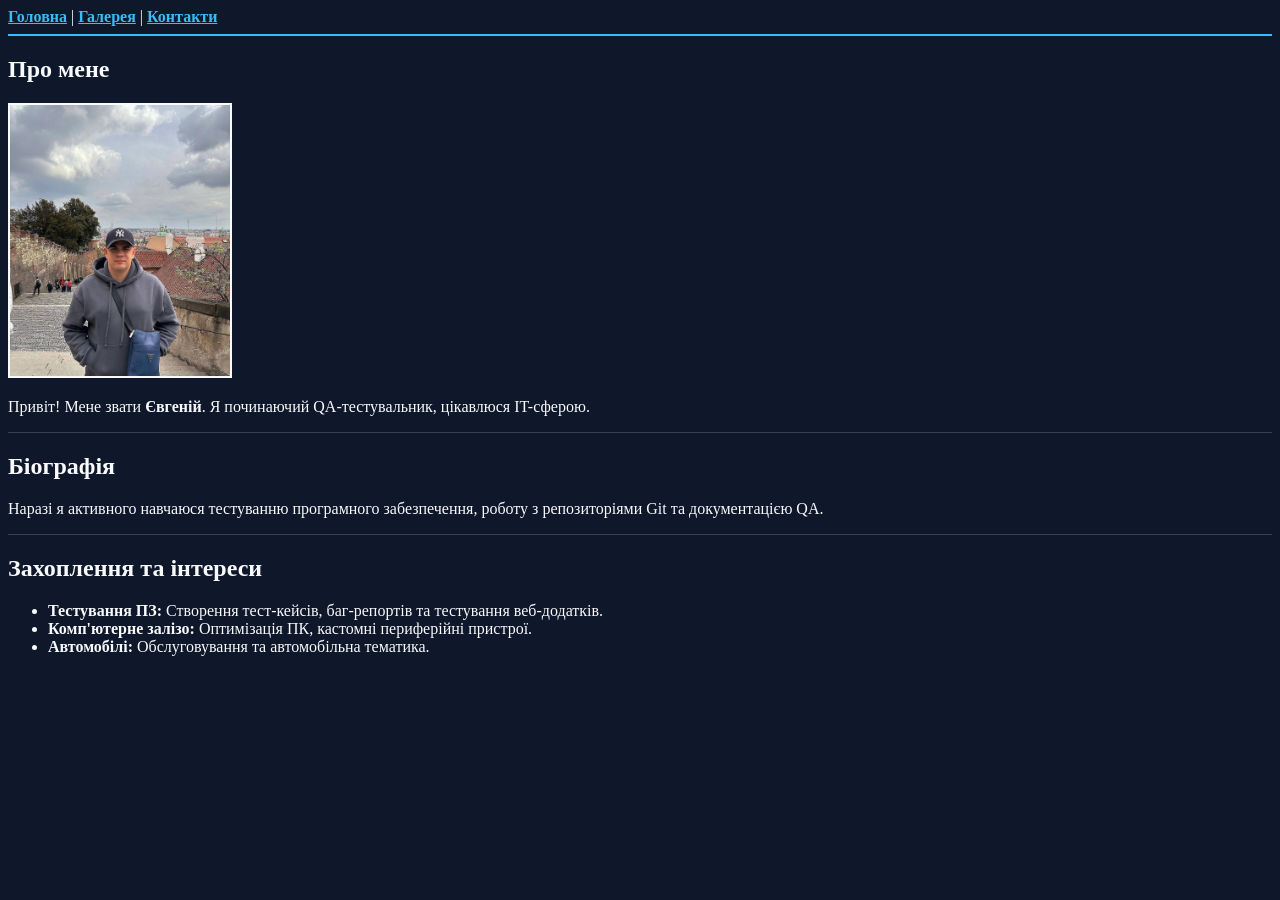
==== hw project/index.html @ fa497fb8 "add new files" ====
<!DOCTYPE html>
<html lang="uk">
<head>
    <meta charset="UTF-8">
    <title>Головна — Про мене</title>
</head>
<body bgcolor="#0f172a" text="#f8fafc" link="#38bdf8" vlink="#c084fc">

    <header>
        <nav>
            <a href="index.html"><b>Головна</b></a> | 
            <a href="pages/gallery.html"><b>Галерея</b></a> | 
            <a href="pages/contact.html"><b>Контакти</b></a>
        </nav>
        <hr size="2" color="#38bdf8">
    </header>

    <main>

        <section>
            <h1>Про мене</h1>
            <img src="photo/profile.jpg" alt="Моє фото" width="220" border="2">
            <p>Привіт! Мене звати <b>Євгеній</b>. Я починаючий QA-тестувальник, цікавлюся IT-сферою.</p>
        </section>

        <hr size="1" color="#334155">

        <!-- Блок 2: Коротка біографія -->
        <section>
            <h2>Біографія</h2>
            <article>
                <p>Наразі я активного навчаюся тестуванню програмного забезпечення, роботу з репозиторіями Git та документацією QA.</p>
            </article>
        </section>

        <hr size="1" color="#334155">

        <section>
            <h2>Захоплення та інтереси</h2>
            <ul>
                <li><b>Тестування ПЗ:</b> Створення тест-кейсів, баг-репортів та тестування веб-додатків.</li>
                <li><b>Комп'ютерне залізо:</b> Оптимізація ПК, кастомні периферійні пристрої.</li>
                <li><b>Автомобілі:</b> Обслуговування та автомобільна тематика.</li>
            </ul>
        </section>

    </main>

   </body>
</html>
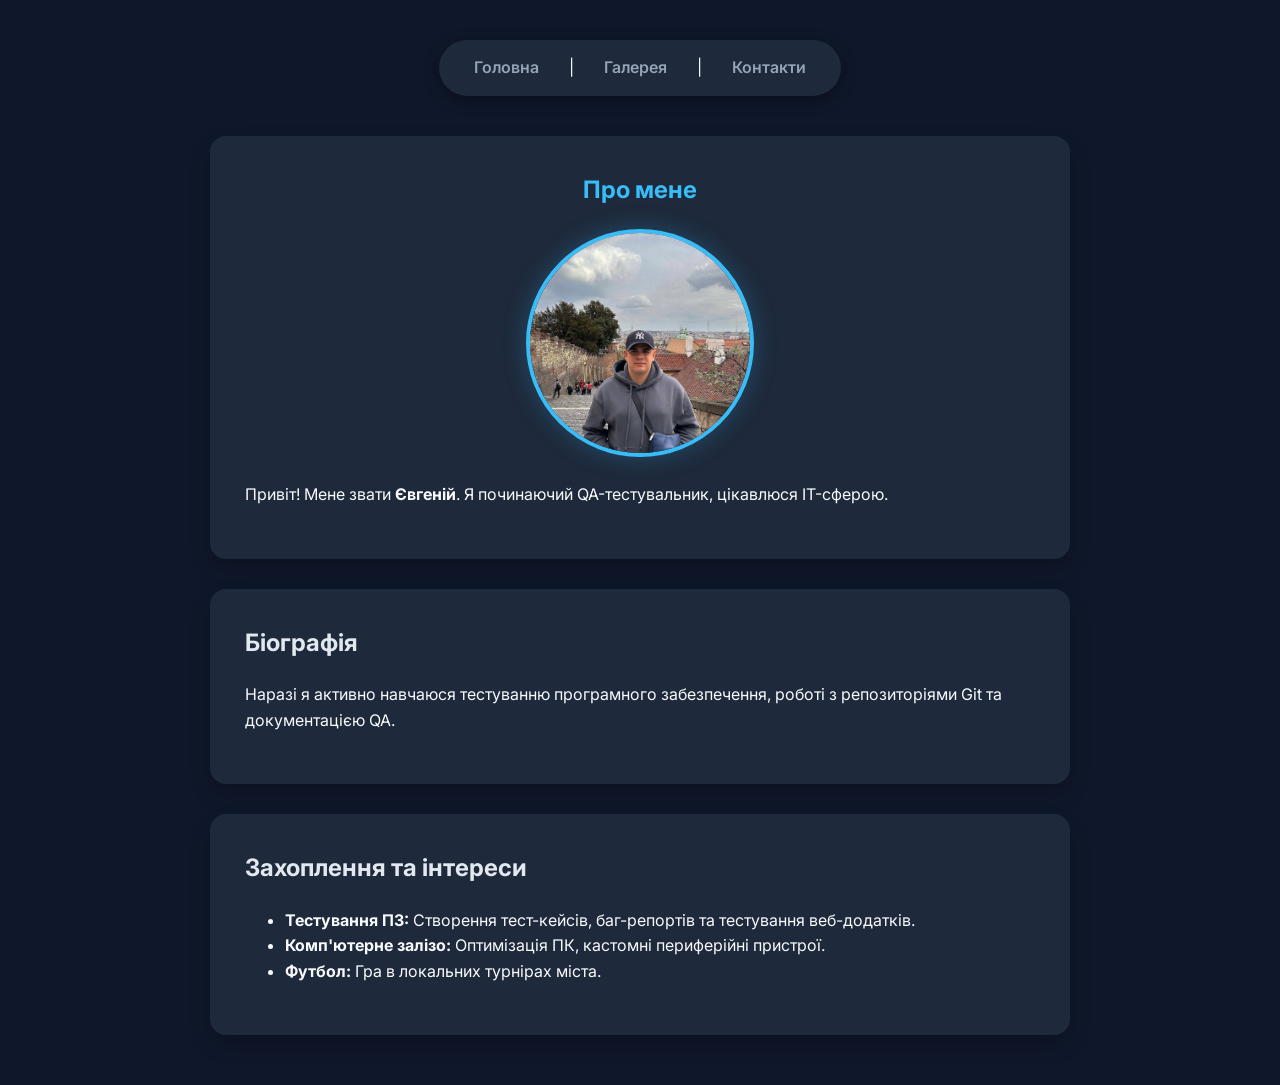
==== commit f5a2f2d7: "addcssstyles" ====
--- a/hw project/index.html
+++ b/hw project/index.html
@@ -3,48 +3,48 @@
 <head>
     <meta charset="UTF-8">
     <title>Головна — Про мене</title>
+    <link rel="stylesheet" href="css/style.css">
 </head>
-<body bgcolor="#0f172a" text="#f8fafc" link="#38bdf8" vlink="#c084fc">
+<body>
 
-    <header>
-        <nav>
-            <a href="index.html"><b>Головна</b></a> | 
-            <a href="pages/gallery.html"><b>Галерея</b></a> | 
-            <a href="pages/contact.html"><b>Контакти</b></a>
+    <header class="main-header">
+        <nav class="nav-menu">
+            <a href="index.html">Головна</a> | 
+            <a href="pages/gallery.html">Галерея</a> | 
+            <a href="pages/contact.html">Контакти</a>
         </nav>
-        <hr size="2" color="#38bdf8">
+        <hr class="header-line">
     </header>
 
-    <main>
+    <main class="main-content">
 
-        <section>
+        <section id="about-me">
             <h1>Про мене</h1>
-            <img src="photo/profile.jpg" alt="Моє фото" width="220" border="2">
+            <img src="photo/profile.jpg" alt="Моє фото" class="profile-photo">
             <p>Привіт! Мене звати <b>Євгеній</b>. Я починаючий QA-тестувальник, цікавлюся IT-сферою.</p>
         </section>
 
-        <hr size="1" color="#334155">
+        <hr class="section-line">
 
-        <!-- Блок 2: Коротка біографія -->
-        <section>
+        <section id="biography">
             <h2>Біографія</h2>
             <article>
-                <p>Наразі я активного навчаюся тестуванню програмного забезпечення, роботу з репозиторіями Git та документацією QA.</p>
+                <p>Наразі я активно навчаюся тестуванню програмного забезпечення, роботі з репозиторіями Git та документацією QA.</p>
             </article>
         </section>
 
-        <hr size="1" color="#334155">
+        <hr class="section-line">
 
-        <section>
+        <section id="hobbies">
             <h2>Захоплення та інтереси</h2>
-            <ul>
+            <ul class="hobbies-list">
                 <li><b>Тестування ПЗ:</b> Створення тест-кейсів, баг-репортів та тестування веб-додатків.</li>
                 <li><b>Комп'ютерне залізо:</b> Оптимізація ПК, кастомні периферійні пристрої.</li>
-                <li><b>Автомобілі:</b> Обслуговування та автомобільна тематика.</li>
+                <li><b>Футбол:</b> Гра в локальних турнірах міста.</li>
             </ul>
         </section>
 
     </main>
 
-   </body>
+</body>
 </html>
--- a/hw project/css/style.css
+++ b/hw project/css/style.css
@@ -0,0 +1,187 @@
+@import url('https://fonts.googleapis.com/css2?family=Inter:wght@400;600;700&display=swap');
+
+body {
+    background-color: #0f172a; /* Глибокий темний фон */
+    color: #f8fafc;
+    font-family: 'Inter', sans-serif;
+    line-height: 1.6;
+    margin: 0;
+    padding: 0;
+    display: flex;
+    flex-direction: column;
+    min-height: 100vh;
+}
+
+
+.main-header, .main-content, .main-footer {
+    max-width: 900px;
+    margin: 0 auto;
+    padding: 20px;
+    width: 100%;
+    box-sizing: border-box;
+}
+
+
+.main-header {
+    display: flex;
+    justify-content: center;
+    margin-top: 20px;
+}
+
+.nav-menu {
+    display: flex;
+    gap: 30px;
+    background-color: #1e293b;
+    padding: 15px 35px;
+    border-radius: 50px;
+    box-shadow: 0 4px 15px rgba(0, 0, 0, 0.4);
+}
+
+.nav-menu a {
+    color: #94a3b8;
+    text-decoration: none;
+    font-weight: 600;
+    transition: color 0.3s ease;
+}
+
+.nav-menu a:hover, 
+.nav-menu a:active {
+    color: #38bdf8;
+}
+
+.header-line, .footer-line, .section-line {
+    display: none;
+}
+
+section {
+    background-color: #1e293b;
+    padding: 35px;
+    border-radius: 16px;
+    margin-bottom: 30px;
+    box-shadow: 0 10px 25px -5px rgba(0, 0, 0, 0.3);
+}
+
+h1, h2, h3 {
+    color: #e2e8f0;
+    margin-top: 0;
+    margin-bottom: 20px;
+}
+
+h1 {
+    color: #38bdf8;
+    text-align: center;
+}
+
+.contacts-list a {
+    color: #38bdf8;
+    text-decoration: none;
+    border-bottom: 1px dashed rgba(56, 189, 248, 0.5);
+    transition: all 0.3s ease;
+}
+
+.contacts-list a:hover {
+    color: #c084fc;
+    border-bottom-color: #c084fc;
+}
+
+.profile-photo {
+    width: 220px;
+    height: 220px;
+    object-fit: cover; /* Щоб фото не розтягувалося */
+    border: 4px solid #38bdf8;
+    border-radius: 50%; /* Робимо фото ідеально круглим */
+    display: block;
+    margin: 0 auto 25px auto;
+    box-shadow: 0 0 25px rgba(56, 189, 248, 0.25);
+}
+
+#photo-album {
+    display: flex;
+    flex-wrap: wrap;
+    gap: 25px;
+    justify-content: center;
+}
+
+.gallery-item {
+    background-color: #0f172a;
+    padding: 15px;
+    border-radius: 12px;
+    text-align: center;
+    width: 100%;
+    max-width: 320px;
+    transition: transform 0.3s ease, box-shadow 0.3s ease;
+}
+
+.gallery-item:hover {
+    transform: translateY(-8px); /* Ефект підняття при наведенні */
+    box-shadow: 0 15px 30px -10px rgba(0, 0, 0, 0.5);
+}
+
+.gallery-img {
+    width: 100%;
+    height: 200px;
+    object-fit: cover;
+    border-radius: 8px;
+    margin-bottom: 15px;
+}
+
+.contact-form {
+    display: flex;
+    flex-direction: column;
+    gap: 8px;
+    max-width: 500px;
+}
+
+.contact-form label {
+    font-weight: 600;
+    color: #cbd5e1;
+    margin-top: 10px;
+}
+
+.contact-form input[type="text"],
+.contact-form textarea {
+    width: 100%;
+    padding: 14px;
+    background-color: #0f172a;
+    color: #f8fafc;
+    border: 1px solid #334155;
+    border-radius: 10px;
+    font-family: inherit;
+    font-size: 15px;
+    transition: border-color 0.3s ease, box-shadow 0.3s ease;
+    box-sizing: border-box;
+}
+
+.contact-form input[type="text"]:focus,
+.contact-form textarea:focus {
+    outline: none;
+    border-color: #38bdf8;
+    box-shadow: 0 0 0 3px rgba(56, 189, 248, 0.2);
+}
+
+.submit-btn {
+    background-color: #38bdf8;
+    color: #0f172a;
+    padding: 14px 30px;
+    border: none;
+    font-weight: 700;
+    font-size: 16px;
+    cursor: pointer;
+    border-radius: 10px;
+    margin-top: 15px;
+    transition: background-color 0.3s ease, transform 0.2s ease;
+    align-self: flex-start;
+}
+
+.submit-btn:hover {
+    background-color: #0284c7;
+    color: #ffffff;
+    transform: scale(1.03);
+}
+
+.main-footer {
+    text-align: center;
+    color: #64748b;
+    margin-top: auto; /* Завжди притискає футер до низу екрану */
+    padding-bottom: 20px;
+}
